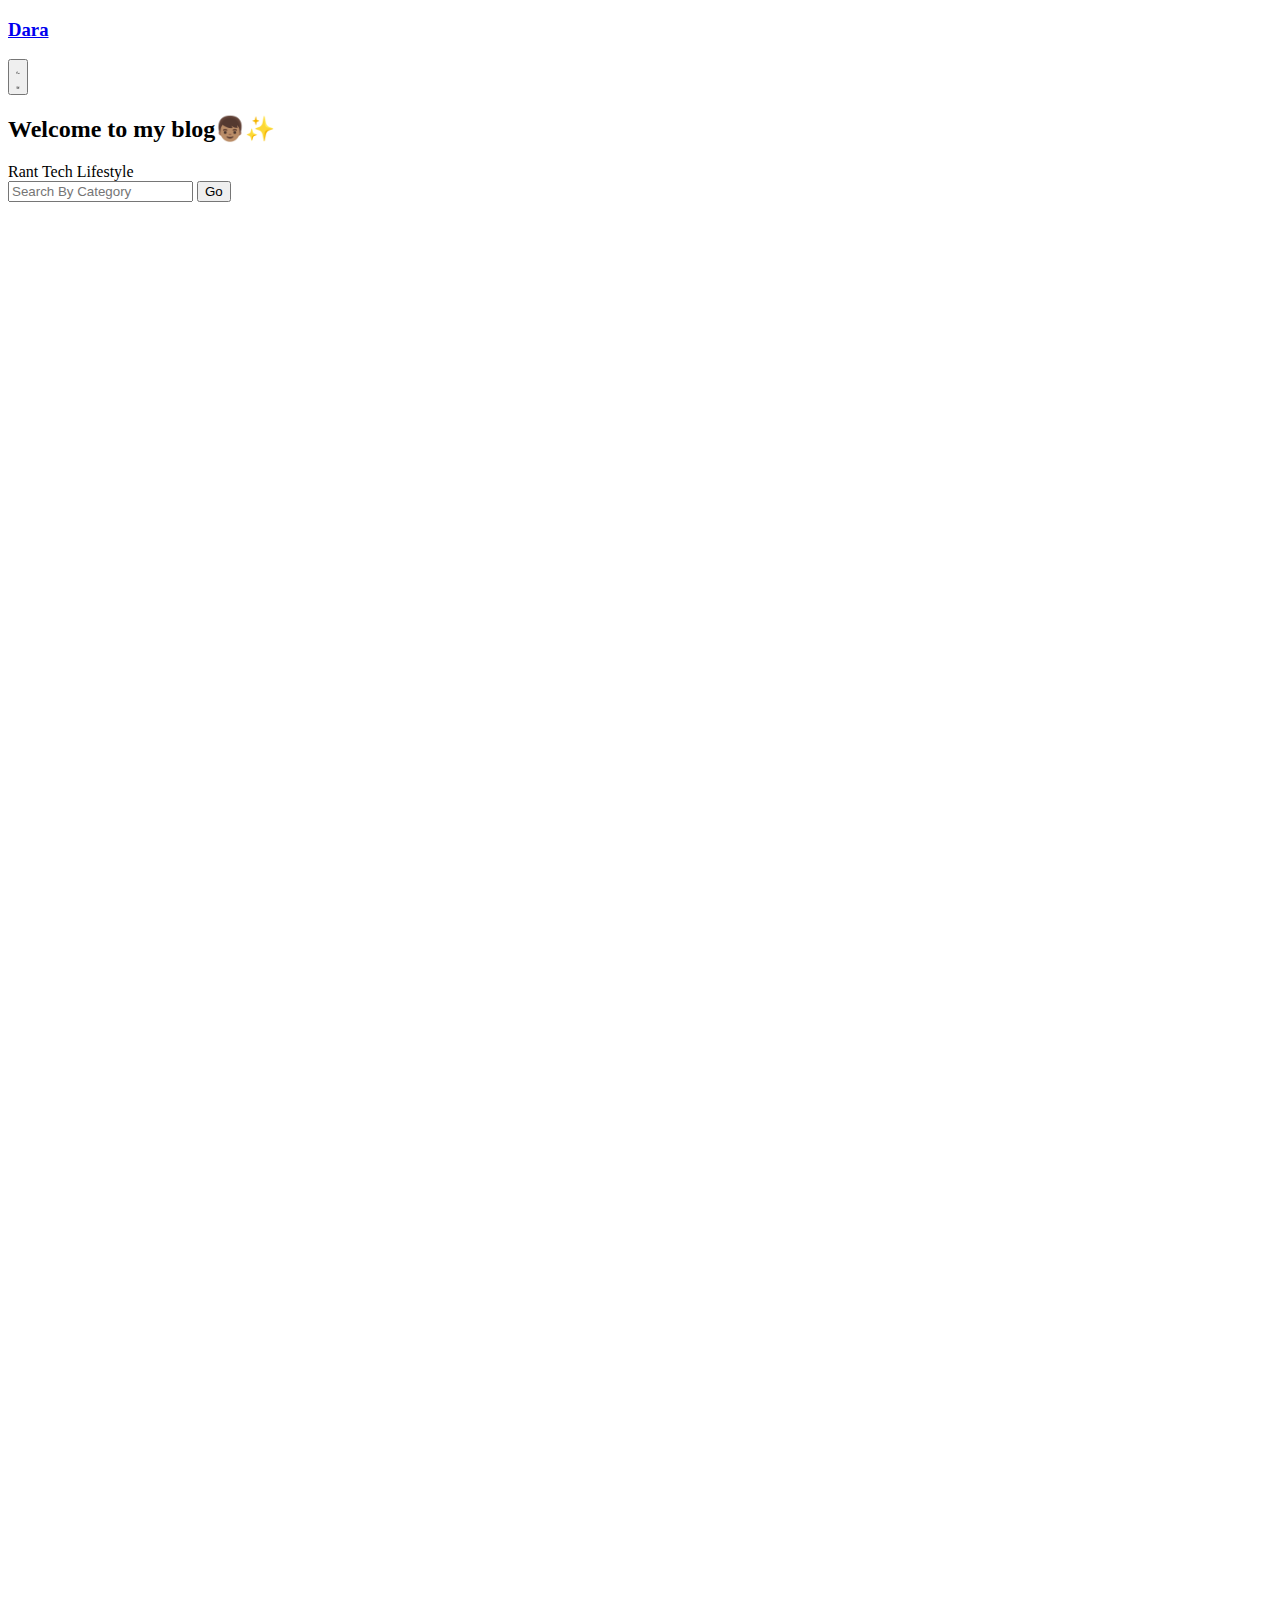
==== HTML/bloggy.html @ 522fca11 "create HTML folder and files" ====
<!DOCTYPE html>
<html>
  <head lang="en">
    <meta charset="utf-8" />
    <meta http-equiv="X-UA-Compatible" content="IE=edge" />
    <title>Dara | Blog</title>
    <meta name="description" content="" />
    <meta name="viewport" content="width=device-width, initial-scale=1" />
    <link
      rel="stylesheet"
      href="https://cdnjs.cloudflare.com/ajax/libs/font-awesome/6.1.1/css/all.min.css"
      integrity="sha512-KfkfwYDsLkIlwQp6LFnl8zNdLGxu9YAA1QvwINks4PhcElQSvqcyVLLD9aMhXd13uQjoXtEKNosOWaZqXgel0g=="
      crossorigin="anonymous"
      referrerpolicy="no-referrer"
    />
    <link href="https://unpkg.com/aos@2.3.1/dist/aos.css" rel="stylesheet" />
    <link rel="stylesheet" href="/CSS/bloggy.css" />
  </head>
  <body>
    <div class="content-wrapper">
      <!-- Header -->
      <header>
        <div class="container">
          <h3 class="hero-title">
            <a class="landing-pg" href="/HTML/index.html">Dara</a>
          </h3>
          <nav>
            <button class="light">
              <svg
                class="w-5 h-5 light-mode"
                fill="none"
                stroke="currentColor"
                viewBox="0 0 24 24"
                xmlns="http://www.w3.org/2000/svg"
              >
                <path
                  stroke-linecap="round"
                  stroke-linejoin="round"
                  stroke-width="2"
                  d="M20.354 15.354A9 9 0 018.646 3.646 9.003 9.003 0 0012 21a9.003 9.003 0 008.354-5.646z"
                ></path>
              </svg>

              <svg
                class="w-4 h-4 dark-mode hi"
                fill="none"
                stroke="currentColor"
                viewBox="0 0 24 24"
                xmlns="http://www.w3.org/2000/svg"
              >
                <path
                  stroke-linecap="round"
                  stroke-linejoin="round"
                  stroke-width="2"
                  d="M12 3v1m0 16v1m9-9h-1M4 12H3m15.364 6.364l-.707-.707M6.343 6.343l-.707-.707m12.728 0l-.707.707M6.343 17.657l-.707.707M16 12a4 4 0 11-8 0 4 4 0 018 0z"
                ></path>
              </svg>
            </button>
          </nav>
        </div>
      </header>

      <!-- Section -->
      <section>
        <div class="container">
          <h2 class="title">Welcome to my blog👦🏽✨</h2>
          <div class="categories">
            <span class="cat-list">Rant</span>
            <span class="cat-list">Tech</span>
            <span class="cat-list">Lifestyle</span>
          </div>
          <div class="cat-search">
            <form action="">
              <input type="text" placeholder="Search By Category" value="" />
              <button id="filter">Go</button>
            </form>
          </div>
        </div>
      </section>

      <!-- Main -->
      <main>
        <div class="blogs">
          <!-- Blog1 -->
          <div class="blog-list" data-aos="fade-up" data-aos-duration="2000">
            <img src="/Images/blog2.jpg" alt="blog1-cover" />
            <p class="cat">Tech</p>
            <h3 class="cat-topic">My journey in tech</h3>
            <p class="blog-desc">
              I have always have passion about working in tech and creating
              iconic and cool things when i was younger and in High
              school...However, I didn't really get into the tech industry till
              2022 during the big ASUU strike... <br />
              <br />
              I found myself at home and with a lot of free time and I actually
              wanted to do something productive or anything at all during that
              time...To be honest...Programming and coding isn't the first thing
              on my mind...matter of fact, It didn't pop into my mind. <br />
              <br />
              While I was trying to find something to do, My Godmother/Mentor
              got me interview with <b>Cloudware Technologies</b> where I later
              got a software development intern job and this is where my actual
              journey began. <br />
              During the time, I didn't really know about programming or much
              about coding really; however I really did have interest in it. I
              got into Web development although I had more eyes for AI and game
              development...however, every journey start with a small step and
              start easy and go hard!(I don't know if that makes sense😂...I
              just said it right off the bat😂💔) <br />
              <br />
              I met a lot of great people and colleagues and got to work it them
              and it was really beautiful! But school came calling back and I
              had to go back. During the holidays, I intend coming to the office
              and while I'm in school, I can work remotely if needed.
            </p>
            <footer>
              <div class="blog-author">
                <img src="/Images/dara.jpeg" alt="author-image" />
                <div>
                  <h6>Dara</h6>
                  <p>January 15th, 2023</p>
                </div>
              </div>
              <a class="blog-link" href="/HTML/blog1.html">➝</a>
            </footer>
          </div>
          <!-- Blog2 -->
          <div
            class="blog-list"
            data-aos="fade-up"
            data-aos-duration="2000"
            data-aos-delay="300"
          >
            <img src="/Images/blog1.jpg" alt="blog2-cover" />
            <p class="cat">Rant</p>
            <h3 class="cat-topic">How i study</h3>
            <p class="blog-desc">
              I don't know but it just don't really work much for me; "Listening
              to songs while studying especially READING"...maybe I can do
              studying but when reading songs tends to distract me as I wouldn't
              understand as much as a calm space. <br />
              So when people read while blasting loud jams...I just feel envy
              for them lol like how do you guys do it?!...If I want to listen to
              songs while studying, I would prefer a song without lyrics(music)
              Which is why I love <i>lofi songs</i>. They keep you concentrated
              and focused on your task and does not distract much. I sometimes
              listen to lofi playlist on my phone or use YouTube and they have a
              nice website also <b>@lofi.co</b>. I think there's an other
              website called <b>@brain.fm</b>...I've heard review about it is
              being also really nice but I haven't tried it yet. <br />
              So yeah... that's my take on blasting jams while reading based on
              me I don't know if it's just me or there's more people like that
              out there.
            </p>
            <footer>
              <div class="blog-author">
                <img src="/Images/dara.jpeg" alt="author-image" />
                <div>
                  <h6>Dara</h6>
                  <p>January 22rd, 2023</p>
                </div>
              </div>
              <a class="blog-link" href="/HTML/blog2.html">➝</a>
            </footer>
          </div>
          <!-- Blog3 -->
          <div
            class="blog-list"
            data-aos="fade-up"
            data-aos-duration="2000"
            data-aos-delay="600"
          >
            <img src="/Images/blog3.jpg" alt="blog3-cover" />
            <p class="cat">Lifestyle</p>
            <h3 class="cat-topic">Work-Life balance</h3>
            <p class="blog-desc">
              Work-Life Balance happens in every field and the tech field is not
              an easy one. There's a lot of time where i will have no idea how
              much time has passed while still having more work to do...So
              Work-Life Balance shakes and Time management is a very important
              skill and even the best of the bests still struggles with their
              work and lifestyles....However, I believe a balance can be created
              and try to be maintained...it could just take a bit of work! br
              However, there are still some of us that may have no issue with
              our Work-Life balance from the scratch as they have always had one
              built on every thing they do.
            </p>
            <footer>
              <div class="blog-author">
                <img src="/Images/dara.jpeg" alt="author-image" />
                <div>
                  <h6>Dara</h6>
                  <p>January 29th, 2023</p>
                </div>
              </div>
              <a class="blog-link" href="/HTML/blog3.html">➝</a>
            </footer>
          </div>
          <!-- Blog4 -->
          <div class="blog-list" data-aos="fade-up" data-aos-duration="2000">
            <img src="/Images/javascipt-img.png" alt="blog4-cover" />
            <p class="cat">Rant</p>
            <h3 class="cat-topic">Javascript</h3>
            <p class="blog-desc">
              Lorem ipsum dolor sit amet consectetur adipisicing elit. Rerum et
              unde corrupti mollitia. Fugit consequatur neque quis saepe nihil
              repellendus quas consectetur, inventore quisquam deleniti quia
              explicabo perspiciatis quam reiciendis rerum odio nobis molestiae?
              Dignissimos ratione blanditiis recusandae nostrum voluptate.
            </p>
            <footer>
              <div class="blog-author">
                <img src="/Images/dara.jpeg" alt="author-image" />
                <div>
                  <h6>Dara</h6>
                  <p>Coming soon</p>
                </div>
              </div>
              <a class="blog-link" href="/HTML/blog4.html">➝</a>
            </footer>
          </div>
        </div>
      </main>

      <!-- Footer -->
      <footer class="footer-end" data-aos="fade-up" data-aos-duration="3000">
        <div class="social-links">
          <a href="https://www.instagram.com/daraoncho"
            ><i class="fa-brands fa-instagram"></i
          ></a>
          <a href="https://github.com/daraoncho"
            ><i class="fa-brands fa-github"></i
          ></a>
          <a href="https://www.tiktok.com/@daraoncho"
            ><i class="fa-brands fa-tiktok"></i
          ></a>
        </div>
        <p>Created by Dara</p>
      </footer>
    </div>

    <script src="https://unpkg.com/aos@2.3.1/dist/aos.js"></script>
    <script src="/JS/main.js" async defer></script>
  </body>
</html>
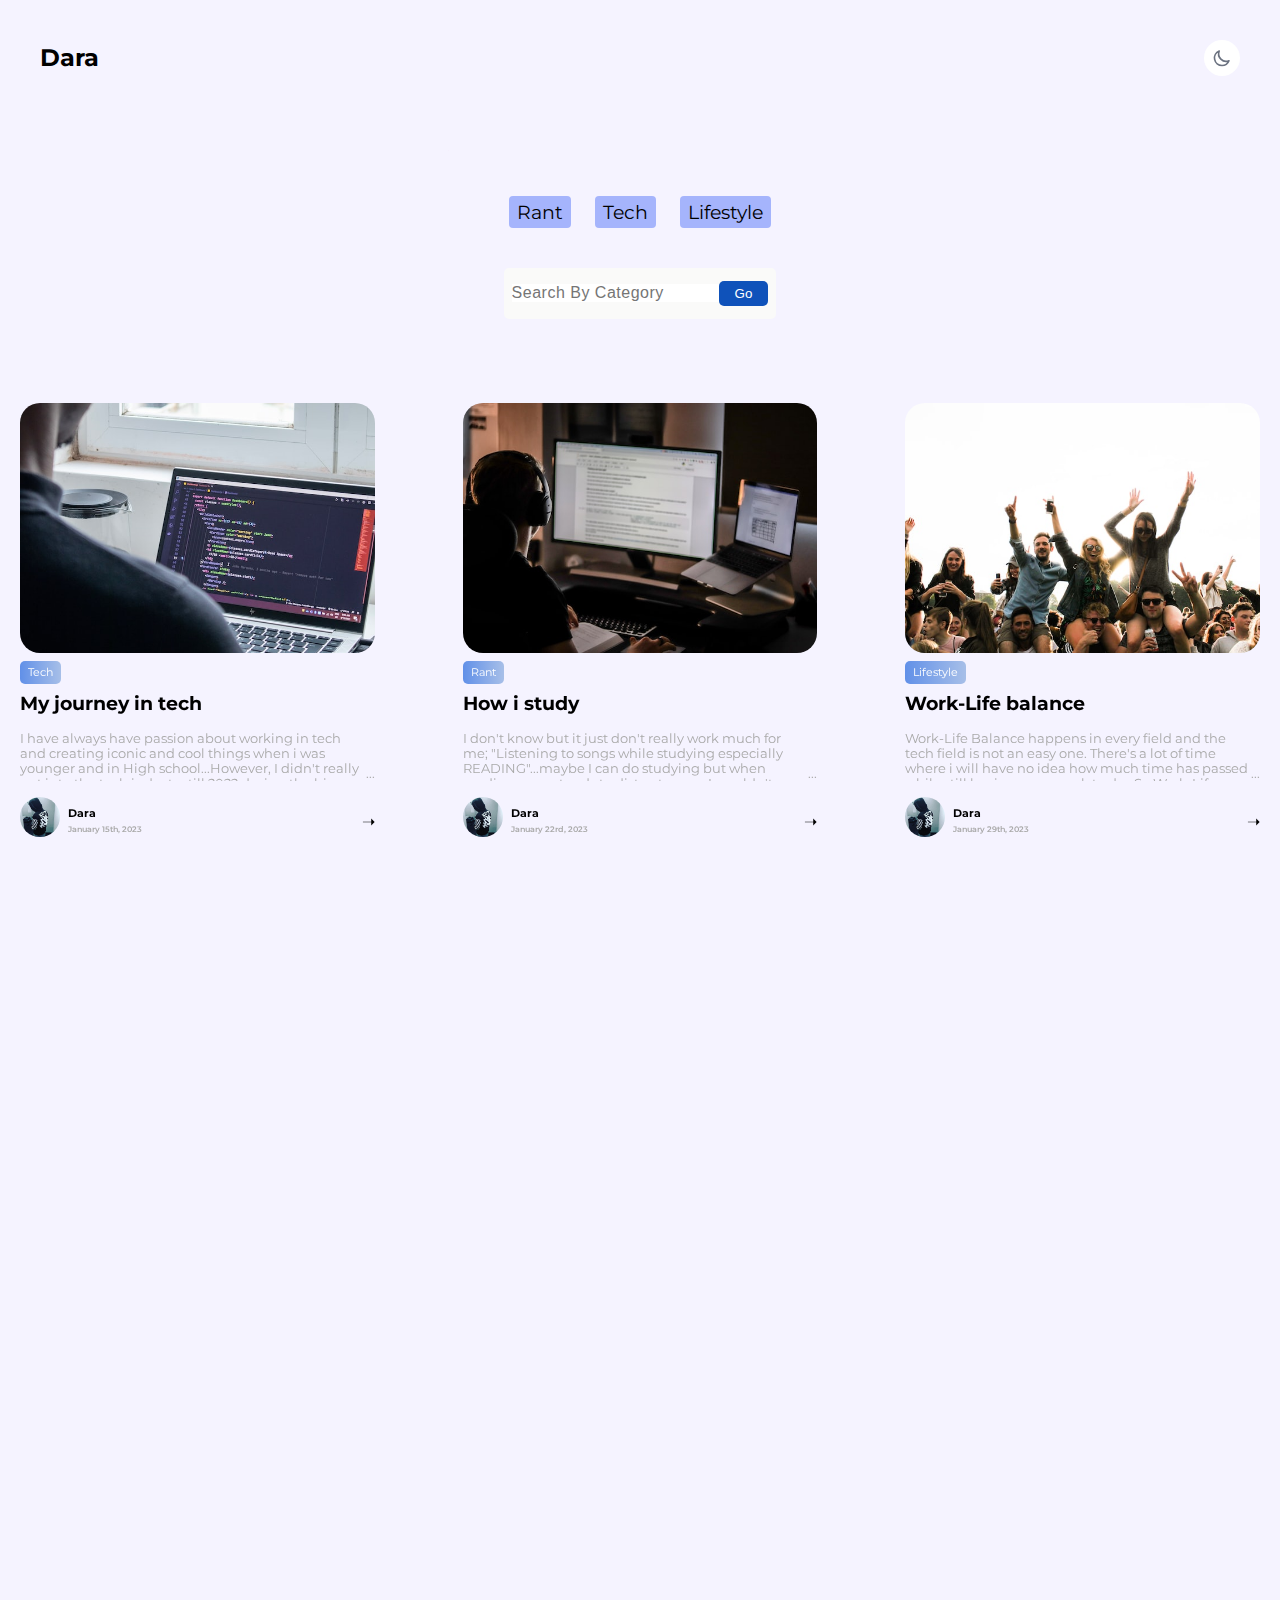
==== commit 9478e89e: "Update bloggy.html" ====
--- a/HTML/bloggy.html
+++ b/HTML/bloggy.html
@@ -22,7 +22,7 @@
       <header>
         <div class="container">
           <h3 class="hero-title">
-            <a class="landing-pg" href="/HTML/index.html">Dara</a>
+            <a class="landing-pg" href="/index.html">Dara</a>
           </h3>
           <nav>
             <button class="light">
--- a/CSS/bloggy.css
+++ b/CSS/bloggy.css
@@ -0,0 +1,419 @@
+@import url("https://fonts.googleapis.com/css2?family=Montserrat:wght@400;600&display=swap");
+
+* {
+  margin: 0;
+  padding: 0;
+  box-sizing: border-box;
+}
+
+:root {
+  --body-font-stack: "Montserrat", sans-serif;
+  --main-bg-color: #f5f3ff;
+  --blog-title-color: #3b82f6;
+  --category-color: #a5b4fc;
+  --search-btn-color: #0f52ba;
+  --cat-list-color: linear-gradient(90deg, #6190e8, #a7bfe8);
+  --footer-bg-color: #faf5ff;
+  --light-text-color: #a9a9a9;
+}
+
+.dark-theme {
+  --body-font-stack: "Montserrat", sans-serif;
+  --main-bg-color: #040000;
+  --blog-title-color: #fff;
+  --category-color: #a5b4fc;
+  --search-btn-color: #0f52ba;
+  --cat-list-color: linear-gradient(90deg, #6190e8, #a7bfe8);
+  --footer-bg-color: #040000;
+  --text-color: #fff;
+}
+
+body {
+  background-color: var(--main-bg-color);
+  font-family: var(--body-font-stack);
+}
+
+.content-wrapper {
+  width: 100%;
+  margin: 0 auto;
+  padding: 1rem 0;
+}
+
+header {
+  height: 5rem;
+  margin: 1.5rem;
+  align-items: center;
+}
+
+header .container {
+  display: flex;
+  align-items: center;
+  justify-content: space-between;
+  padding: 0 1rem;
+  margin-bottom: 1.25rem;
+  margin-left: auto;
+  margin-right: auto;
+  max-width: 1240px;
+}
+
+.landing-pg {
+  text-decoration: none;
+  color: inherit;
+}
+
+.hero-title {
+  font-size: 1.5rem;
+  line-height: 2rem;
+  animation: pulse 2s cubic-bezier(0.4, 0, 0.6, 1) infinite alternate-reverse;
+  animation: name duration timing-function delay iteration-count direction
+    fill-mode;
+}
+
+@keyframes pulse {
+  to {
+    color: darkgray;
+  }
+}
+
+.light {
+  outline: 2px solid transparent;
+  border: none;
+  outline-offset: 2px;
+  box-shadow: 0 0 #0000, 0 0 #0000, 0 0 #0000;
+  color: rgb(107 114 128/1);
+  padding: 0.5rem;
+  font-size: 1.125rem;
+  line-height: 1.75rem;
+  background-color: rgb(255 255 255/1);
+  border-radius: 50%;
+  cursor: pointer;
+}
+
+.dark-mode {
+  display: none;
+}
+
+.light-mode {
+  width: 1.25rem;
+  height: 1.25rem;
+  display: block;
+}
+
+section h2 {
+  display: block;
+  text-align: center;
+  margin: 1.25rem;
+}
+
+section .title {
+  /* margin-bottom: 0.25rem; */
+  font-size: 1.5rem;
+  line-height: 2rem;
+  letter-spacing: 0.1em;
+  font-family: system-ui, -apple-system, BlinkMacSystemFont, "Segoe UI", Roboto,
+    Oxygen, Ubuntu, Cantarell, "Open Sans", "Helvetica Neue", sans-serif;
+  color: var(--blog-title-color);
+  position: relative;
+  /* border: 1px red solid; */
+  /* margin: auto 90px; */
+  margin: auto;
+  margin-bottom: 1.25rem;
+  width: fit-content;
+}
+
+section .title::before {
+  content: "";
+  top: 0;
+  left: 0;
+  right: 0;
+  bottom: 0;
+  position: absolute;
+}
+
+section .title::before {
+  background-color: var(--main-bg-color);
+  animation: typewriter 3s steps(120) 1s forwards;
+}
+
+@keyframes typewriter {
+  to {
+    left: 100%;
+  }
+}
+
+.categories {
+  display: flex;
+  justify-content: center;
+  gap: 1.5rem;
+  margin-bottom: 1.25rem;
+  font-size: 1.2rem;
+}
+
+.cat-list {
+  padding: 0.25rem 0.5rem;
+  background-color: var(--category-color);
+  border-radius: 0.25rem;
+  color: var(--text-color);
+}
+
+.cat-search {
+  background-color: #fafaf9;
+  border-radius: 5px;
+  margin: 2.5rem auto 4rem;
+  padding: 0.5rem;
+  width: fit-content;
+}
+
+form {
+  display: flex;
+  align-items: center;
+  padding: 5px 0;
+}
+
+.cat-search input {
+  border: none;
+  outline: none;
+  font-size: 1rem;
+  letter-spacing: 0.5px;
+}
+
+.cat-search button {
+  border: none;
+  outline: none;
+  background-color: var(--search-btn-color);
+  cursor: pointer;
+  color: #fff;
+  border-radius: 5px;
+  padding: 0.3rem 1rem;
+}
+
+main .blogs {
+  display: grid;
+  grid-template-columns: repeat(3, 1fr);
+  grid-gap: 3rem;
+}
+
+.blog-list {
+  display: flex;
+  flex-direction: column;
+  margin: 1.25rem;
+}
+
+.blog-list img {
+  border-radius: 20px;
+  height: 250px;
+  width: 100%;
+  margin-bottom: 0.5rem;
+  object-fit: cover;
+}
+
+.cat {
+  background: var(--cat-list-color);
+  border-radius: 5px;
+  color: #fff;
+  font-size: 0.7rem;
+  padding: 0.3rem 0.5rem;
+  width: fit-content;
+}
+
+.cat-topic {
+  flex: 1 1;
+  margin: 0.5rem 0 1rem;
+  color: var(--text-color);
+}
+
+.blog-desc {
+  position: relative;
+  font-size: 0.8rem;
+  max-height: 50px;
+  overflow: hidden;
+  padding-right: 0.6rem;
+  color: var(--light-text-color);
+}
+
+.blog-desc::before {
+  content: "...";
+  position: absolute;
+  bottom: 0;
+  right: 0;
+}
+
+.blog-list footer {
+  display: flex;
+  align-items: center;
+  justify-content: space-between;
+  margin-top: 1rem;
+  /* height: 50px; */
+  position: relative;
+}
+
+.blog-author {
+  display: flex;
+  align-items: center;
+  color: var(--text-color);
+}
+
+.blog-author img {
+  border-radius: 50%;
+  height: 40px;
+  width: 40px;
+  margin-right: 0.5rem;
+  object-fit: cover;
+}
+
+.blog-author h6 {
+  position: absolute;
+  top: 20%;
+}
+
+.blog-author p {
+  color: #a9a9a9;
+  font-size: 0.5rem;
+  font-weight: 600;
+  position: absolute;
+  bottom: -10%;
+}
+
+.blog-link {
+  text-decoration: none;
+  color: inherit;
+  color: var(--text-color);
+}
+
+.footer-end {
+  padding: 1.25rem;
+  background-color: var(--footer-bg-color);
+  border-radius: 0.25rem;
+  max-width: 1280px;
+  margin-left: auto;
+  margin-right: auto;
+}
+
+footer .social-links {
+  display: flex;
+  padding-top: 2rem;
+  justify-content: space-between;
+  align-items: center;
+  max-width: 20rem;
+  margin-left: auto;
+  margin-right: auto;
+}
+
+footer .social-links a {
+  color: #9ca3af;
+  font-size: 1.25rem;
+  line-height: 1.75rem;
+}
+
+footer .social-links a:hover {
+  color: #040000;
+  color: var(--text-color);
+  font-weight: bold;
+  animation: bounce 700ms alternate infinite;
+}
+
+@keyframes bounce {
+  to {
+    transform: translate(0, -10px);
+  }
+}
+
+footer p {
+  display: flex;
+  text-align: center;
+  justify-content: center;
+  align-items: center;
+  font-weight: 300;
+  color: #9ca3af;
+  padding-top: 3rem;
+  padding-bottom: 1rem;
+}
+
+footer p:hover {
+  color: #040000;
+  color: var(--text-color);
+}
+
+@media (max-width: 325px) {
+  section .title {
+    font-size: 1.2rem;
+  }
+  header .container {
+    padding: 0;
+  }
+  .categories {
+    font-size: 0.8rem;
+  }
+  .cat-search input {
+    font-size: 13px;
+  }
+  .cat-search {
+    padding: 0.2rem;
+  }
+  .cat-search button {
+    padding: 0.3rem 0.5rem;
+  }
+  main .blogs {
+    display: block;
+  }
+}
+
+@media (max-width: 375px) {
+  section .title {
+    font-size: 1.2rem;
+  }
+  header .container {
+    padding: 0;
+  }
+  .categories {
+    font-size: 0.8rem;
+  }
+  .cat-search input {
+    font-size: 13px;
+  }
+  .cat-search {
+    padding: 0.2rem;
+  }
+  .cat-search button {
+    padding: 0.3rem 0.5rem;
+  }
+  main .blogs {
+    display: block;
+  }
+}
+
+@media (max-width: 414px) {
+  section .title {
+    font-size: 1.2rem;
+  }
+  header .container {
+    padding: 0;
+  }
+  .categories {
+    font-size: 0.8rem;
+  }
+  .cat-search input {
+    font-size: 13px;
+  }
+  .cat-search {
+    padding: 0.2rem;
+  }
+  .cat-search button {
+    padding: 0.3rem 0.5rem;
+  }
+  main .blogs {
+    display: block;
+  }
+}
+
+@media (max-width: 768px) {
+  main .blogs {
+    grid-template-columns: repeat(2, 1fr);
+  }
+}
+
+@media (max-width: 540px) {
+  main .blogs {
+    display: block;
+  }
+}
